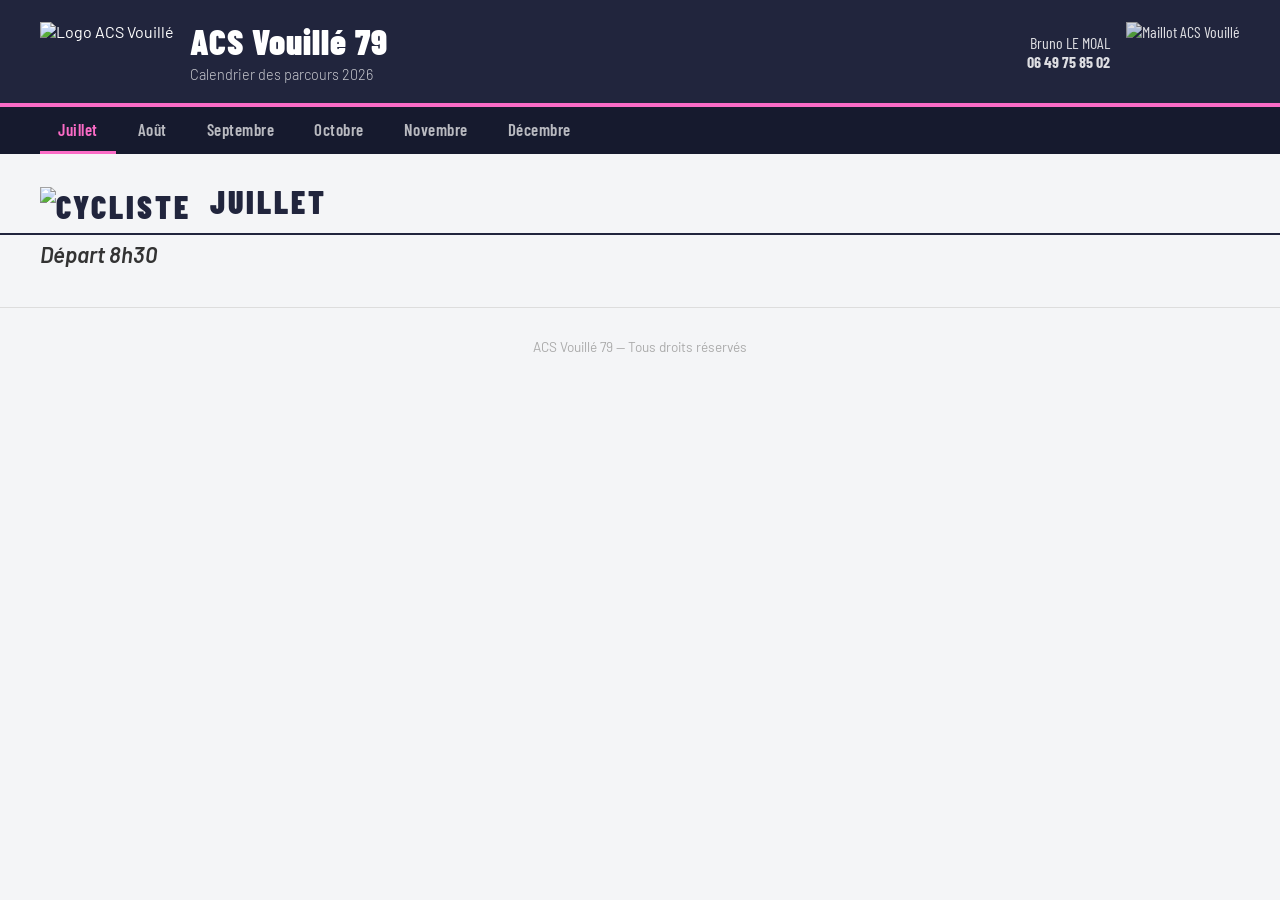
==== index.html @ b37d2550 "Add files via upload" ====
<!DOCTYPE html>
<html lang="fr">
<head>
<meta charset="UTF-8">
<meta name="viewport" content="width=device-width, initial-scale=1.0">
<title>ACS Vouillé 79 — Juillet</title>
<link rel="stylesheet" href="style.css">
</head>
<body>
<header>
  <div style="display:flex; align-items:center; gap:16px;">
    <img src="logo.png" alt="Logo ACS Vouillé" style="height:60px;">
    <div>
      <h1>ACS Vouillé 79</h1>
      <div class="subtitle">Calendrier des parcours 2026</div>
    </div>
  </div>
  <div class="contact">
    <div>Bruno LE MOAL<br><strong>06 49 75 85 02</strong></div>
    <img src="Maillot_ACSV79.png" alt="Maillot ACS Vouillé" style="height:60px;">
  </div>
</header>
<nav>
  <a href="juillet.html">Juillet</a>
  <a href="aout.html">Août</a>
  <a href="septembre.html">Septembre</a>
  <a href="octobre.html">Octobre</a>
  <a href="novembre.html">Novembre</a>
  <a href="decembre.html">Décembre</a>
</nav>
<div class="mois-titre">
  <img src="Cycliste_Vouille_png.png" alt="cycliste">
  <span>Juillet</span>
</div>
<div class="depart">Départ 8h30</div>
<div id="content"></div>
<div id="lightbox" onclick="closeLightbox()">
  <button id="lightbox-close" onclick="closeLightbox()">✕</button>
  <img id="lightbox-img" src="" alt="" onclick="event.stopPropagation()">
  <div id="lightbox-caption"></div>
</div>
<footer>ACS Vouillé 79 — Tous droits réservés</footer>
<script src="script.js"></script>
<script>loadPage('juillet');</script>
</body>
</html>
---- style.css ----
@import url('https://fonts.googleapis.com/css2?family=Barlow+Condensed:wght@400;600;700;900&family=Barlow:wght@300;400;500&display=swap');
:root { --bleu:#21253d; --rouge:#9e278b; --rose:#fa6bc6; --gris:#f4f5f7; }
* { box-sizing:border-box; margin:0; padding:0; }
body { font-family:'Barlow',sans-serif; background:var(--gris); color:#222; }
header { background:var(--bleu); color:white; padding:20px 40px; display:flex; align-items:center; justify-content:space-between; border-bottom:4px solid var(--rose); }
header h1 { font-family:'Barlow Condensed',sans-serif; font-weight:900; font-size:2.2rem; letter-spacing:1px; }
header .subtitle { font-size:0.9rem; opacity:0.75; margin-top:4px; font-weight:300; }
header .contact { font-family:'Barlow Condensed',sans-serif; font-size:1rem; text-align:right; opacity:0.85; display:flex; align-items:center; gap:16px; }
nav { background:#161a2e; padding:0 40px; display:flex; gap:4px; overflow-x:auto; }
nav a { color:rgba(255,255,255,0.7); text-decoration:none; font-family:'Barlow Condensed',sans-serif; font-size:1.05rem; font-weight:600; padding:12px 18px; display:block; letter-spacing:0.5px; white-space:nowrap; transition:color 0.2s,background 0.2s; }
nav a:hover { color:white; background:rgba(255,255,255,0.08); }
nav a.active { color:var(--rose); border-bottom:3px solid var(--rose); }
.mois-titre { font-family:'Barlow Condensed',sans-serif; font-weight:900; font-size:2rem; color:var(--bleu); text-transform:uppercase; letter-spacing:3px; padding:28px 40px 8px; border-bottom:2px solid var(--bleu); }
.mois-titre img { height:40px; vertical-align:middle; margin-right:10px; }
.depart { font-size:1.4rem; color:#333; padding:6px 40px 20px; font-style:italic; font-weight:600; }
.section-date { padding:10px 40px 4px; font-family:'Barlow Condensed',sans-serif; font-size:1.5rem; font-weight:700; color:var(--rouge); text-transform:uppercase; }
.grid { display:grid; grid-template-columns:1fr 1fr; gap:20px; padding:12px 40px 24px; }
.grid.single { grid-template-columns:1fr; max-width:700px; }
.card { background:white; border-radius:10px; overflow:hidden; box-shadow:0 2px 12px rgba(0,0,0,0.08); transition:transform 0.2s,box-shadow 0.2s; }
.card:hover { transform:translateY(-3px); box-shadow:0 6px 24px rgba(0,0,0,0.13); }
.card-header { display:flex; align-items:center; justify-content:space-between; padding:12px 18px; background:var(--bleu); color:white; }
.card-header .parcours-label { font-family:'Barlow Condensed',sans-serif; font-weight:700; font-size:1.1rem; }
.km-badge { background:var(--rose); color:var(--bleu); font-family:'Barlow Condensed',sans-serif; font-weight:900; font-size:1rem; padding:3px 12px; border-radius:20px; white-space:nowrap; }
.card-img-wrap { cursor:zoom-in; overflow:hidden; height:220px; display:flex; align-items:center; justify-content:center; background:#eef0f3; }
.card-img-wrap img { width:100%; height:100%; object-fit:contain; display:block; transition:transform 0.3s; }
.card-img-wrap:hover img { transform:scale(1.03); }
.card-footer { display:flex; gap:10px; padding:10px 12px; background:#f0f0f0; }
.btn-garmin { flex:1; text-align:center; background:var(--bleu); color:white; padding:8px; border-radius:6px; text-decoration:none; font-family:'Barlow Condensed',sans-serif; font-weight:700; font-size:0.95rem; }
.btn-garmin:hover { background:var(--rouge); }
.btn-gpx { flex:1; text-align:center; background:var(--rose); color:var(--bleu); padding:8px; border-radius:6px; text-decoration:none; font-family:'Barlow Condensed',sans-serif; font-weight:700; font-size:0.95rem; }
.btn-gpx:hover { opacity:0.85; }
.hint { font-size:0.75rem; color:#999; text-align:center; padding:6px; background:#fafafa; }
.vide { text-align:center; padding:60px 40px; color:#aaa; font-size:1.1rem; font-style:italic; }
#lightbox { display:none; position:fixed; inset:0; background:rgba(10,20,40,0.92); z-index:1000; align-items:center; justify-content:center; flex-direction:column; cursor:zoom-out; }
#lightbox.active { display:flex; animation:fadeIn 0.2s ease; }
@keyframes fadeIn { from{opacity:0} to{opacity:1} }
#lightbox img { max-width:98vw; max-height:96vh; border-radius:8px; box-shadow:0 20px 60px rgba(0,0,0,0.5); object-fit:contain; cursor:default; }
#lightbox-caption { color:white; font-family:'Barlow Condensed',sans-serif; font-size:1.3rem; margin-top:16px; letter-spacing:1px; }
#lightbox-close { position:fixed; top:18px; right:24px; color:white; font-size:2.5rem; cursor:pointer; background:none; border:none; }
footer { text-align:center; padding:30px; color:#aaa; font-size:0.85rem; margin-top:20px; border-top:1px solid #ddd; }
@media(max-width:700px){ .grid{grid-template-columns:1fr;padding:12px 16px 24px} .mois-titre,.depart,.section-date{padding-left:16px;padding-right:16px} header{flex-direction:column;gap:10px;text-align:center} nav{padding:0 8px} .card-footer{flex-direction:column} }
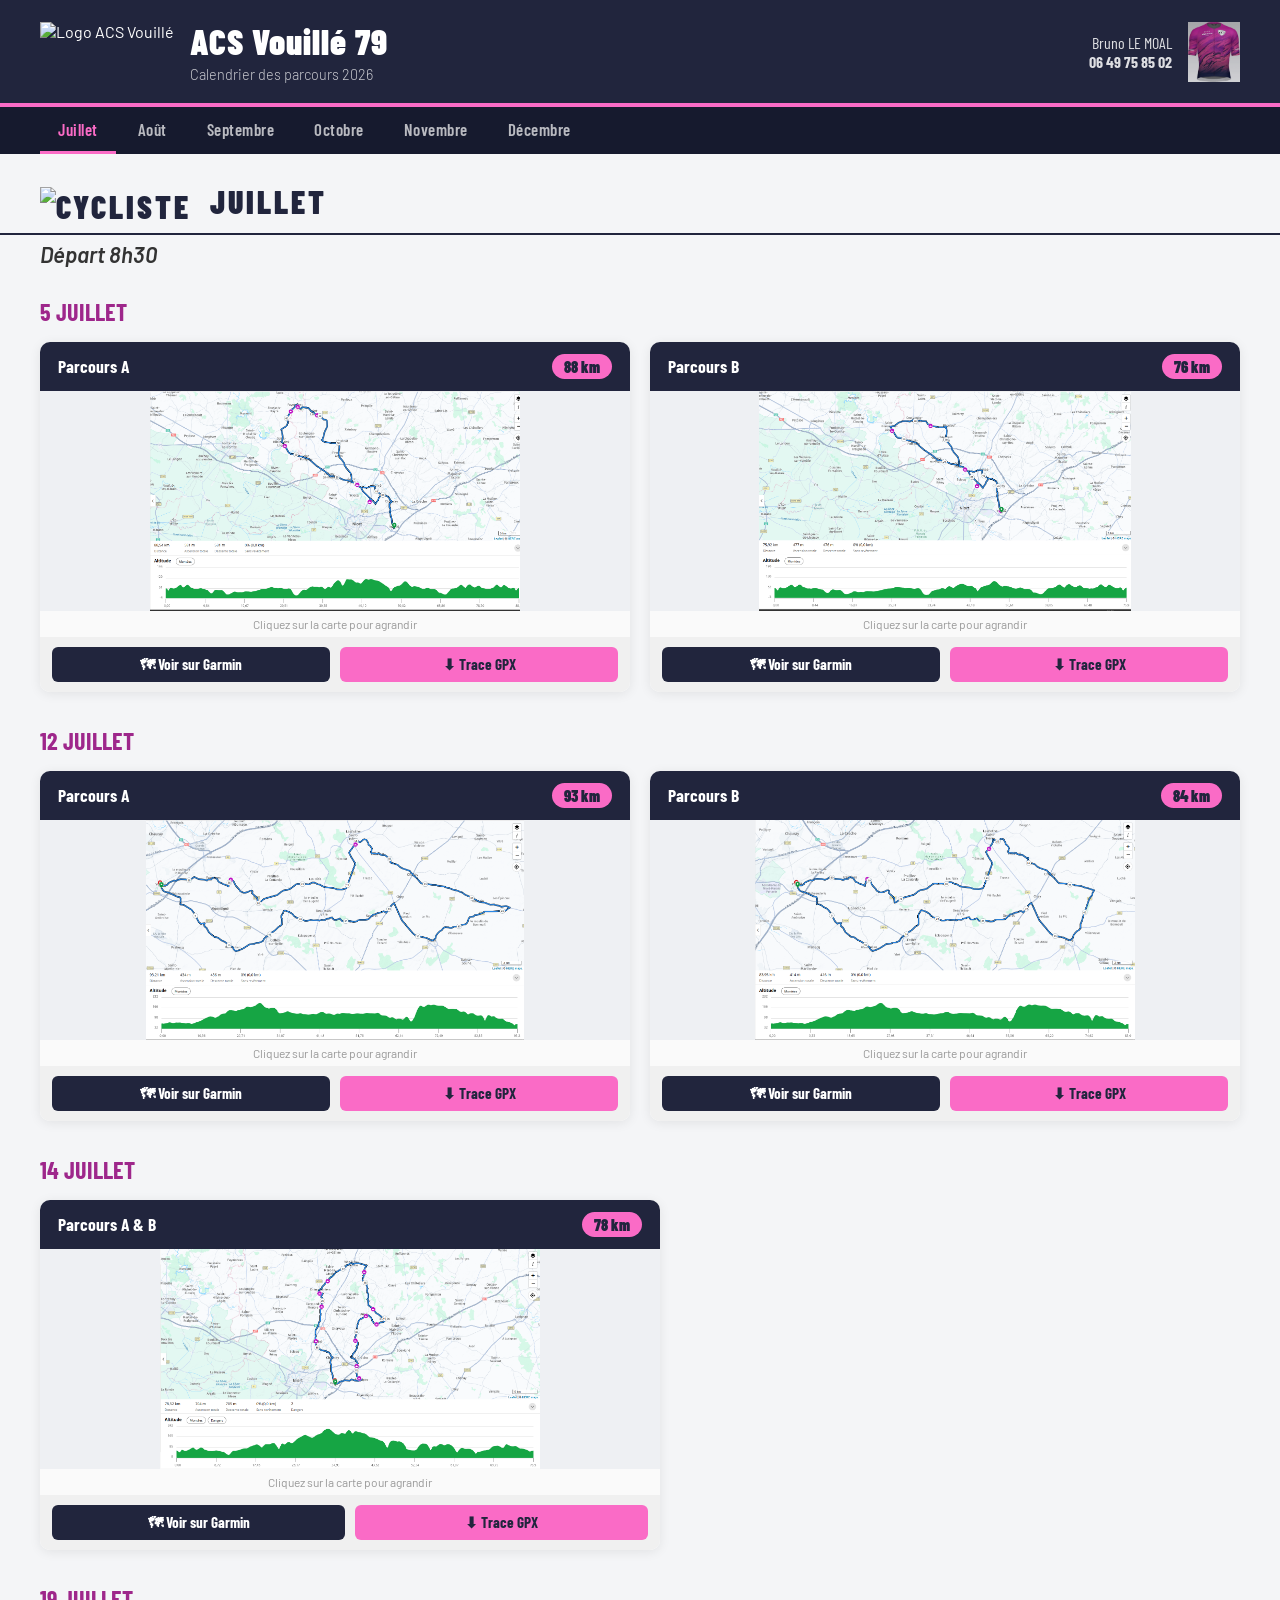
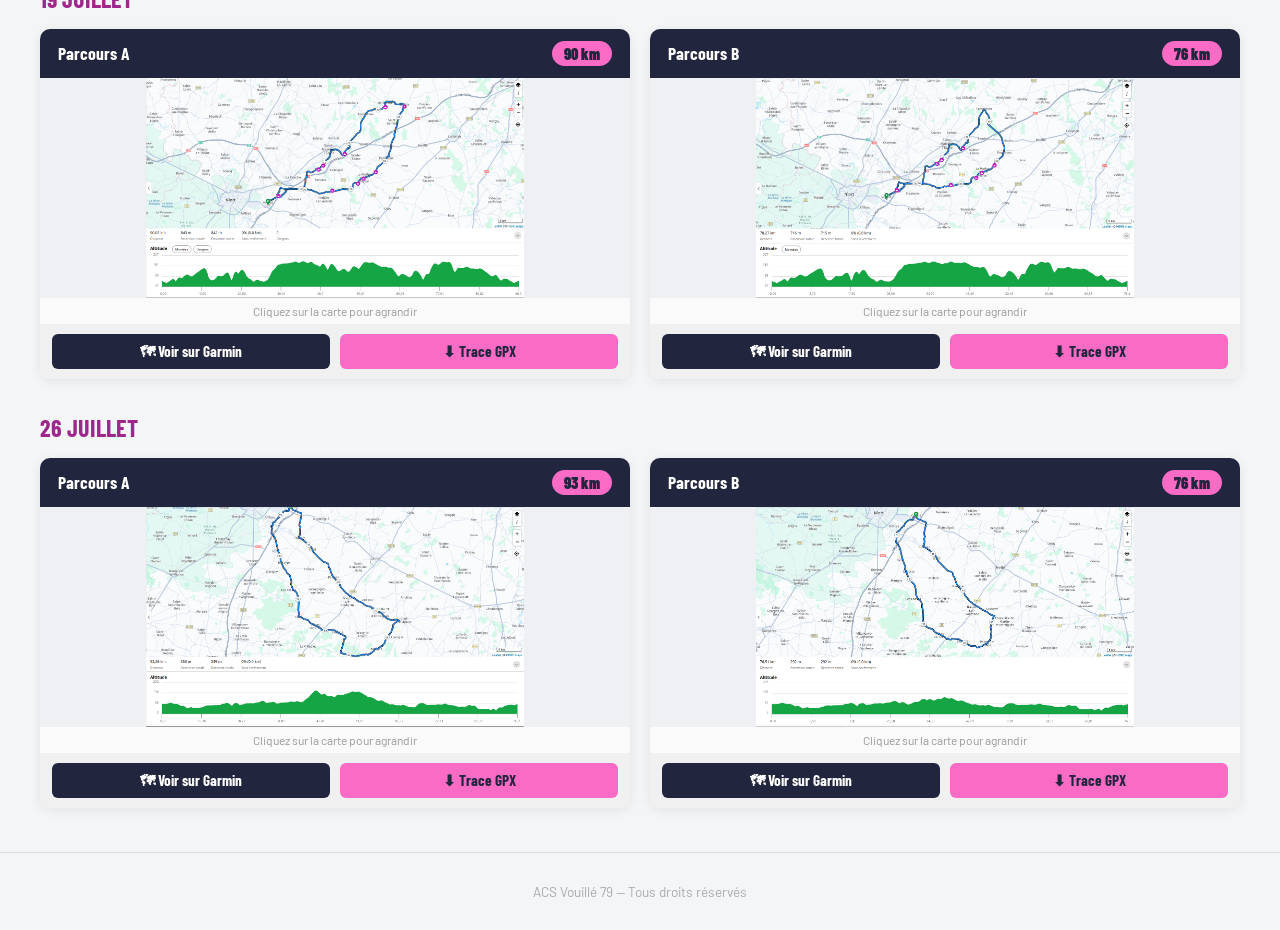
==== commit 6b41ea24: "Update index.html" ====
--- a/index.html
+++ b/index.html
@@ -9,7 +9,7 @@
 <body>
 <header>
   <div style="display:flex; align-items:center; gap:16px;">
-    <img src="logo.png" alt="Logo ACS Vouillé" style="height:60px;">
+    <img src="logo_AVSV79.png" alt="Logo ACS Vouillé" style="height:60px;">
     <div>
       <h1>ACS Vouillé 79</h1>
       <div class="subtitle">Calendrier des parcours 2026</div>
@@ -43,4 +43,4 @@
 <script src="script.js"></script>
 <script>loadPage('juillet');</script>
 </body>
-</html>+</html>
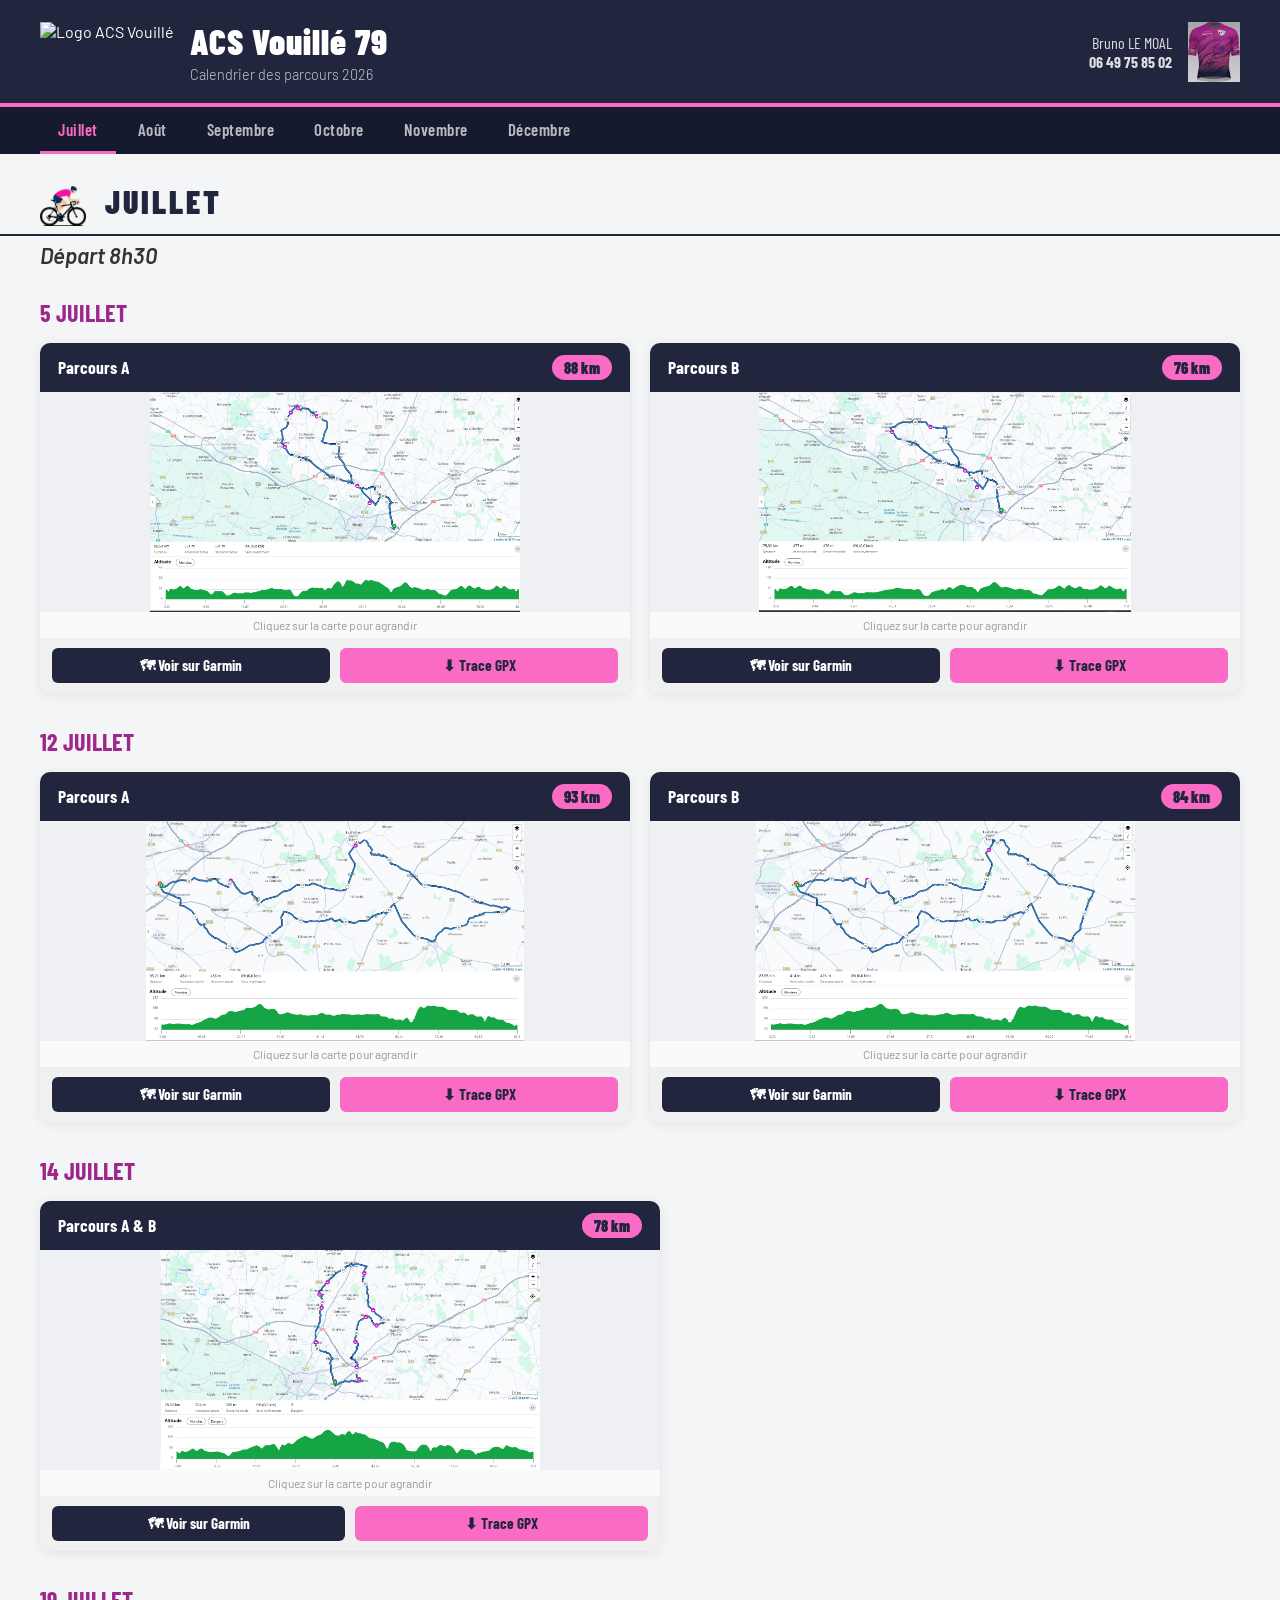
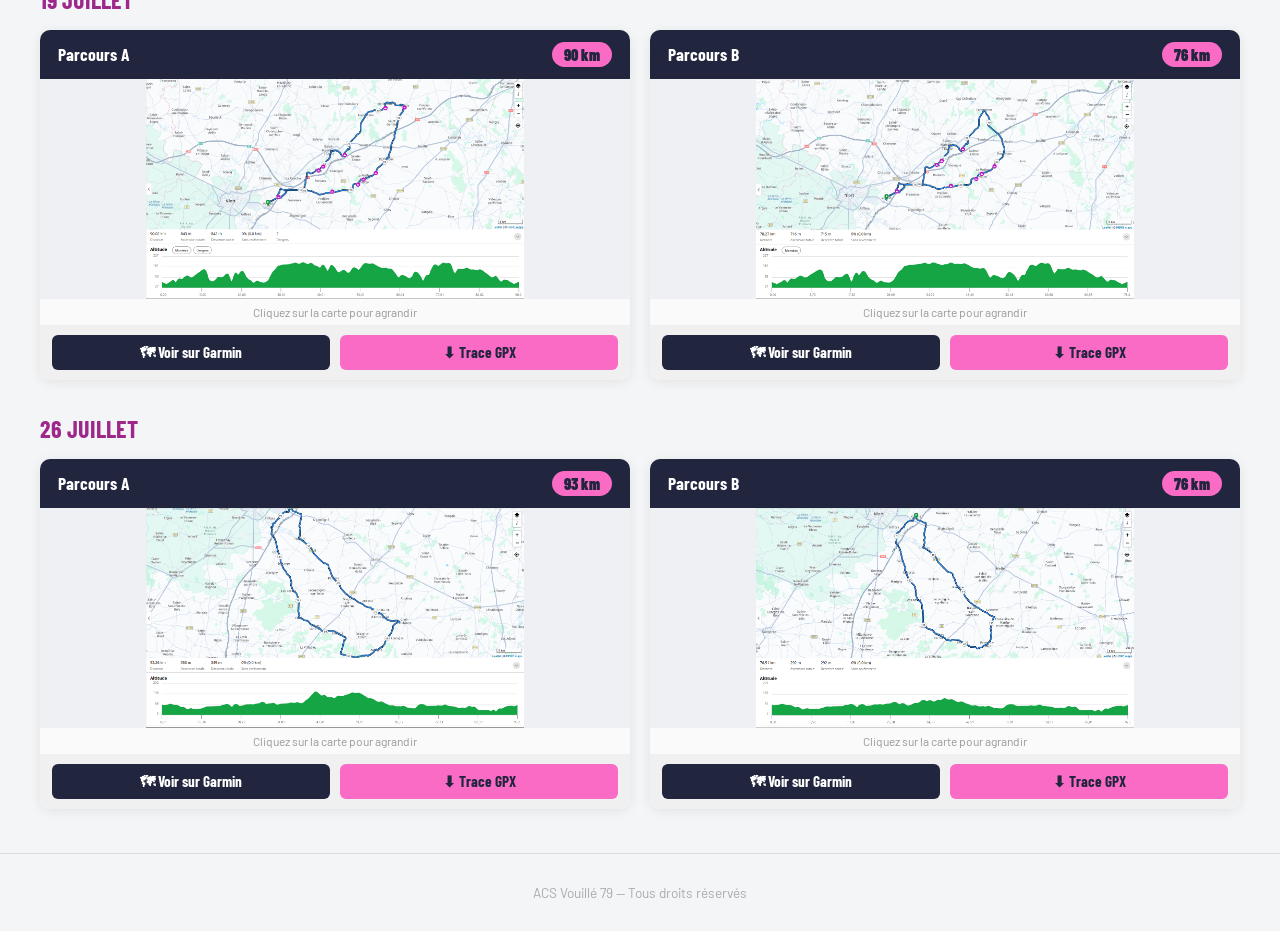
==== commit fa83f3cc: "Update index.html" ====
--- a/index.html
+++ b/index.html
@@ -29,7 +29,7 @@
   <a href="decembre.html">Décembre</a>
 </nav>
 <div class="mois-titre">
-  <img src="Cycliste_Vouille_png.png" alt="cycliste">
+  <img src="Cycliste_Vouille.png" alt="cycliste">
   <span>Juillet</span>
 </div>
 <div class="depart">Départ 8h30</div>
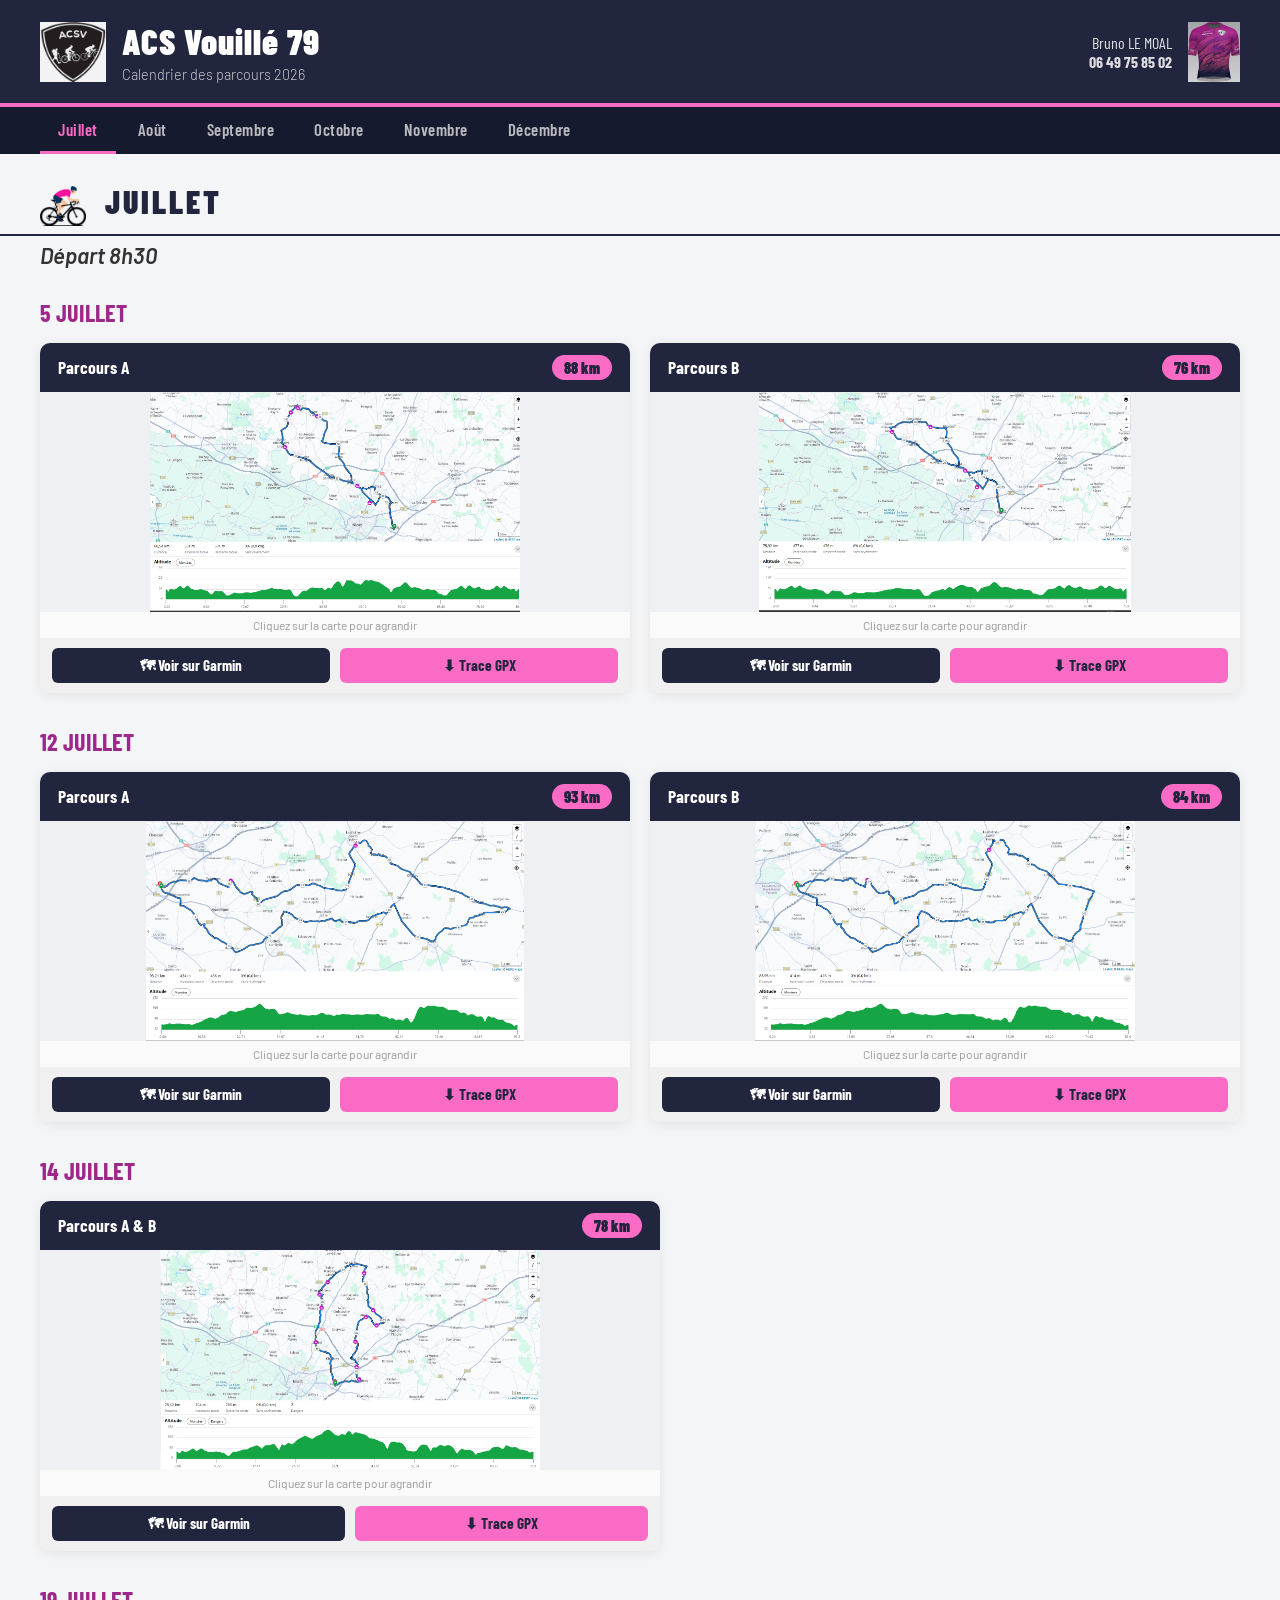
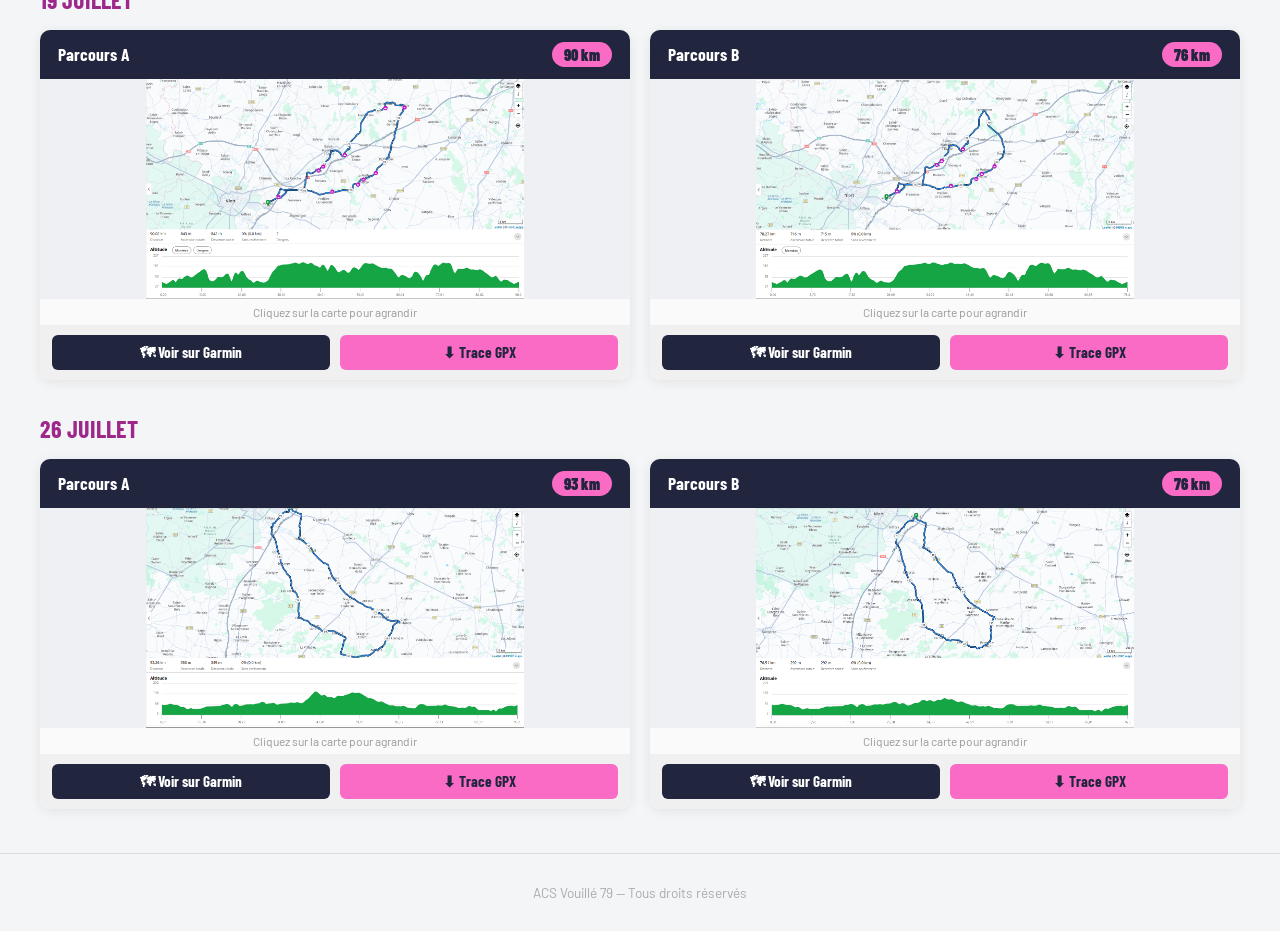
==== commit 49ff906f: "Update index.html" ====
--- a/index.html
+++ b/index.html
@@ -9,7 +9,7 @@
 <body>
 <header>
   <div style="display:flex; align-items:center; gap:16px;">
-    <img src="logo_AVSV79.png" alt="Logo ACS Vouillé" style="height:60px;">
+    <img src="logo_ACSV79.png" alt="Logo ACS Vouillé" style="height:60px;">
     <div>
       <h1>ACS Vouillé 79</h1>
       <div class="subtitle">Calendrier des parcours 2026</div>
